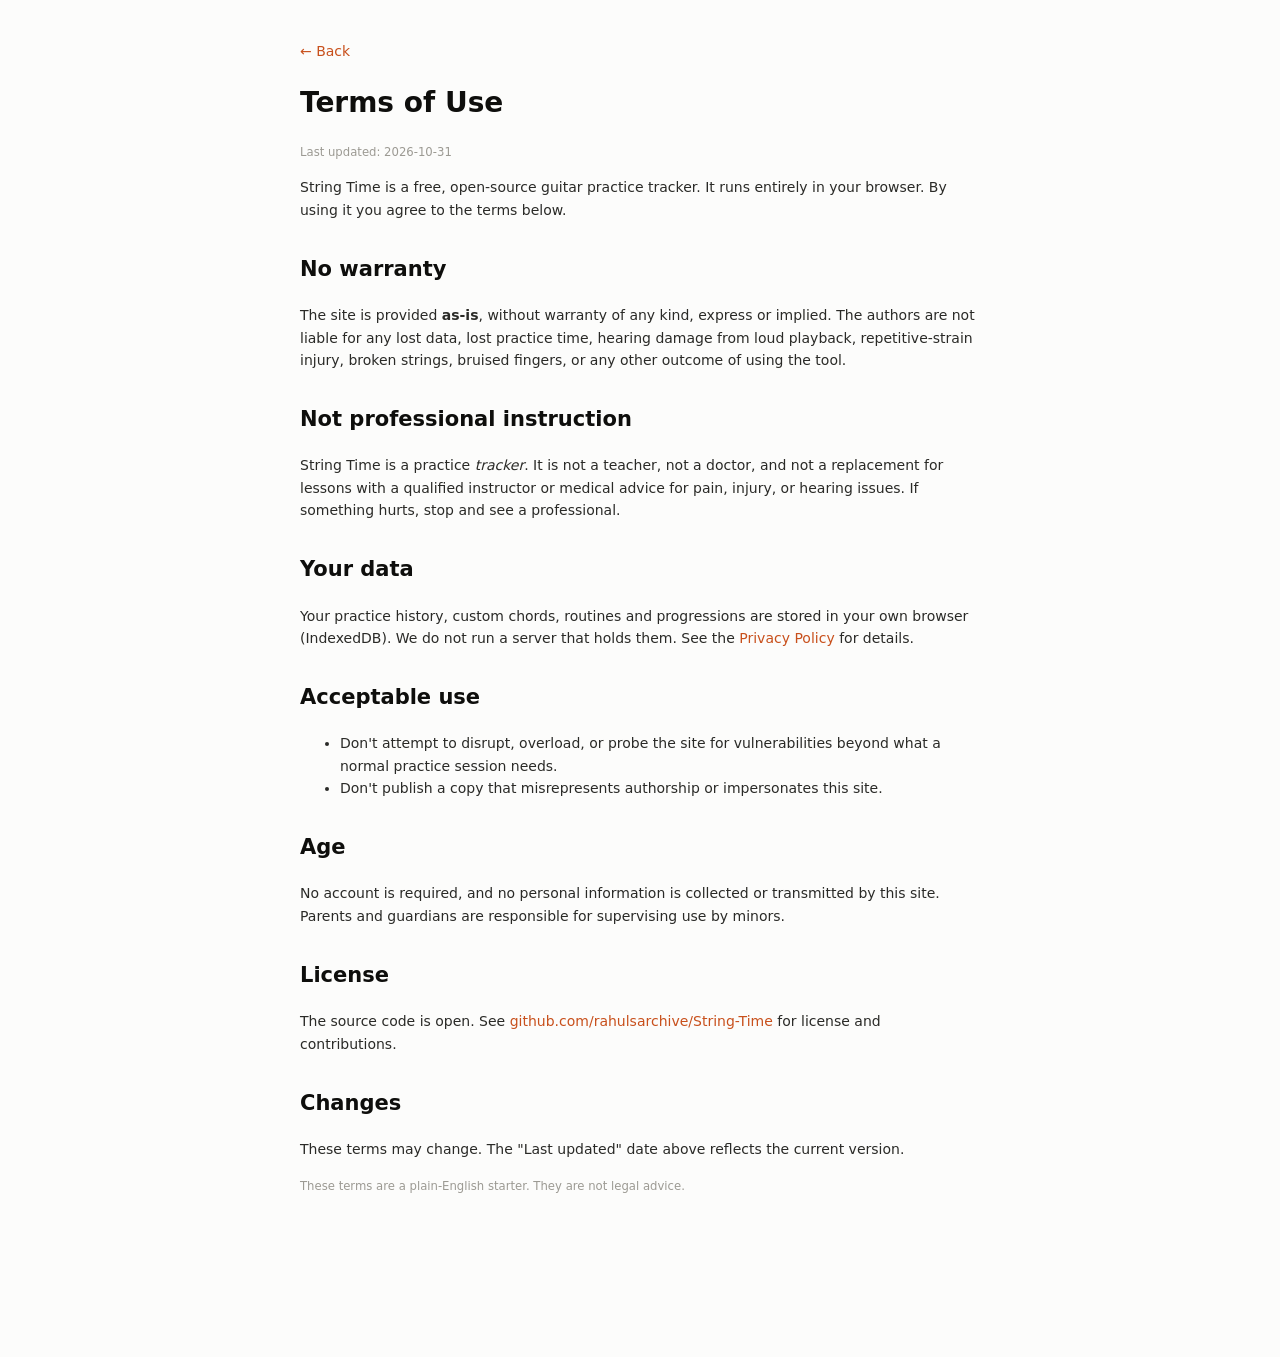
==== public/terms.html @ 63854c38 "Rewrite as static Cloudflare Pages site, drop Flask backend - Delete app.py, seed.py, templates/, st" ====
<!doctype html>
<html lang="en">
<head>
  <meta charset="utf-8" />
  <meta name="viewport" content="width=device-width, initial-scale=1" />
  <title>Terms of Use · String Time</title>
  <link rel="stylesheet" href="static/css/styles.css" />
  <style>
    .legal { max-width: 720px; margin: 2.5rem auto; padding: 0 1.25rem; line-height: 1.6; }
    .legal h1 { margin-bottom: .25rem; }
    .legal h2 { margin-top: 2rem; }
    .legal p, .legal li { color: var(--ink-2); }
    .legal small { color: var(--ink-4); }
    .legal a { color: var(--accent); }
  </style>
</head>
<body>
  <main class="legal">
    <p><a href="index.html">← Back</a></p>
    <h1>Terms of Use</h1>
    <p><small>Last updated: 2026-10-31</small></p>

    <p>
      String Time is a free, open-source guitar practice tracker. It runs entirely
      in your browser. By using it you agree to the terms below.
    </p>

    <h2>No warranty</h2>
    <p>
      The site is provided <strong>as-is</strong>, without warranty of any kind,
      express or implied. The authors are not liable for any lost data, lost
      practice time, hearing damage from loud playback, repetitive-strain injury,
      broken strings, bruised fingers, or any other outcome of using the tool.
    </p>

    <h2>Not professional instruction</h2>
    <p>
      String Time is a practice <em>tracker</em>. It is not a teacher, not a
      doctor, and not a replacement for lessons with a qualified instructor or
      medical advice for pain, injury, or hearing issues. If something hurts,
      stop and see a professional.
    </p>

    <h2>Your data</h2>
    <p>
      Your practice history, custom chords, routines and progressions are stored
      in your own browser (IndexedDB). We do not run a server that holds them.
      See the <a href="privacy.html">Privacy Policy</a> for details.
    </p>

    <h2>Acceptable use</h2>
    <ul>
      <li>Don't attempt to disrupt, overload, or probe the site for vulnerabilities beyond what a normal practice session needs.</li>
      <li>Don't publish a copy that misrepresents authorship or impersonates this site.</li>
    </ul>

    <h2>Age</h2>
    <p>
      No account is required, and no personal information is collected or
      transmitted by this site. Parents and guardians are responsible for
      supervising use by minors.
    </p>

    <h2>License</h2>
    <p>
      The source code is open. See
      <a href="https://github.com/rahulsarchive/String-Time" target="_blank" rel="noopener">github.com/rahulsarchive/String-Time</a>
      for license and contributions.
    </p>

    <h2>Changes</h2>
    <p>
      These terms may change. The "Last updated" date above reflects the current
      version.
    </p>

    <p><small>These terms are a plain-English starter. They are not legal advice.</small></p>
  </main>
</body>
</html>
---- public/static/css/styles.css ----
/* ===================================================================
   String Time — design system (Studio direction)
   Crisp light, copper + ink accent, Geist + Geist Mono
   =================================================================== */

:root {
  /* Surfaces — warm-neutral whites */
  --bg:          #fcfcfb;
  --bg-elev:     #ffffff;
  --bg-sunk:    #f5f4f0;
  --bg-sunk-2:  #ecebe5;

  /* Lines */
  --line:        rgba(15, 15, 15, 0.08);
  --line-strong: rgba(15, 15, 15, 0.14);
  --line-heavy:  rgba(15, 15, 15, 0.22);

  /* Ink (text) — neutral with hint of warm */
  --ink:    #0e0e0c;
  --ink-2:  #2a2a27;
  --ink-3:  #6b6963;
  --ink-4:  #9c9a93;
  --ink-5:  #c9c7c0;

  /* Accents */
  --accent:        #c8501c;        /* copper — primary */
  --accent-2:      #d96935;
  --accent-soft:   #fbe9dd;
  --accent-softer: rgba(200,80,28,0.06);
  --data:          #2b4cae;        /* steel-blue — stats/data */
  --data-soft:     #e2e8fa;
  --pos:           #166e3f;        /* green — positive trend */
  --pos-soft:      #dff1e6;
  --warn:          #a85b00;
  --danger:        #b91c1c;

  /* Type */
  --font-display: "Geist", -apple-system, BlinkMacSystemFont, "Segoe UI", system-ui, sans-serif;
  --font-body:    "Geist", -apple-system, BlinkMacSystemFont, "Segoe UI", system-ui, sans-serif;
  --font-mono:    "Geist Mono", "JetBrains Mono", ui-monospace, "SF Mono", monospace;

  /* Radii */
  --radius-sm: 6px;
  --radius:    10px;
  --radius-lg: 14px;
  --radius-xl: 18px;

  /* Shadows — barely-there */
  --shadow-xs: 0 1px 2px rgba(15, 15, 15, 0.04);
  --shadow-sm: 0 1px 3px rgba(15, 15, 15, 0.04), 0 1px 2px rgba(15, 15, 15, 0.06);
  --shadow:    0 2px 4px rgba(15, 15, 15, 0.04), 0 12px 32px rgba(15, 15, 15, 0.06);

  /* Easing */
  --ease-spring: cubic-bezier(0.2, 0.7, 0.3, 1);
  --ease-out:    cubic-bezier(0.16, 1, 0.3, 1);
  --transition:  140ms ease-out;
}

/* ===================================================================
   Base
   =================================================================== */

* { box-sizing: border-box; }
html, body { margin: 0; padding: 0; }
body {
  background: var(--bg);
  color: var(--ink);
  font-family: var(--font-body);
  font-size: 14px;
  -webkit-font-smoothing: antialiased;
  text-rendering: optimizeLegibility;
  padding-bottom: 120px; /* space for sticky play bar */
}

button { font: inherit; cursor: pointer; }
input, select { font: inherit; color: inherit; }

a { color: inherit; text-decoration: none; }
::selection { background: var(--accent); color: #fff; }

.hidden { display: none !important; }

/* Utility */
.st-mono { font-family: var(--font-mono); font-feature-settings: "tnum" 1; font-variant-numeric: tabular-nums; }
.st-cap { text-transform: uppercase; letter-spacing: 0.1em; font-size: 10px; font-weight: 500; color: var(--ink-3); }
.st-cap-sm { text-transform: uppercase; letter-spacing: 0.1em; font-size: 9px; font-weight: 500; color: var(--ink-3); }

/* ===================================================================
   App bar (top nav)
   =================================================================== */

.app-bar {
  height: 56px;
  background: var(--bg-elev);
  border-bottom: 1px solid var(--line);
  display: flex;
  align-items: center;
  padding: 0 22px;
  gap: 28px;
  position: sticky;
  top: 0;
  z-index: 50;
  backdrop-filter: saturate(180%) blur(10px);
  -webkit-backdrop-filter: saturate(180%) blur(10px);
}

.brand {
  display: flex;
  align-items: center;
  gap: 9px;
  font-family: var(--font-display);
  font-weight: 600;
  font-size: 14px;
  letter-spacing: -0.01em;
}
.brand-mark {
  width: 26px;
  height: 26px;
  border-radius: 6px;
  background: var(--ink);
  color: var(--bg-elev);
  display: flex;
  align-items: center;
  justify-content: center;
  font-family: var(--font-mono);
  font-weight: 700;
  font-size: 13px;
}
.brand-name {
  color: var(--ink);
}
.brand-name .accent {
  color: var(--ink-3);
  font-weight: 400;
}

.app-nav {
  display: flex;
  gap: 2px;
  margin-left: 8px;
}
.app-nav a {
  padding: 7px 13px;
  border-radius: 6px;
  font-size: 13px;
  font-weight: 500;
  color: var(--ink-3);
  cursor: pointer;
  transition: var(--transition);
}
.app-nav a:hover { background: var(--bg-sunk); color: var(--ink-2); }
.app-nav a.active {
  color: var(--ink);
  background: var(--bg-sunk);
}

.app-search {
  flex: 0 1 280px;
  margin-left: auto;
  display: flex;
  align-items: center;
  gap: 8px;
  padding: 6px 11px;
  border: 1px solid var(--line);
  border-radius: 7px;
  background: var(--bg);
  color: var(--ink-3);
  font-size: 12.5px;
  cursor: text;
}
.app-search:focus-within { border-color: var(--ink-4); background: var(--bg-elev); }
.app-search svg { flex: 0 0 13px; opacity: 0.6; }
.app-search input {
  flex: 1;
  border: 0;
  background: transparent;
  outline: none;
  font-size: inherit;
  color: var(--ink);
}
.kbd {
  font-family: var(--font-mono);
  font-size: 10.5px;
  padding: 1px 5px;
  border-radius: 4px;
  border: 1px solid var(--line-strong);
  background: var(--bg-elev);
  color: var(--ink-3);
}

.streak-chip {
  display: flex;
  align-items: center;
  gap: 7px;
  padding: 5px 11px;
  border-radius: 999px;
  border: 1px solid var(--accent-soft);
  background: var(--accent-soft);
  color: var(--accent);
  font-family: var(--font-mono);
  font-size: 11px;
  font-weight: 600;
}
.streak-chip svg { fill: currentColor; }

.app-avatar {
  width: 28px;
  height: 28px;
  border-radius: 999px;
  background: var(--bg-sunk);
  border: 1px solid var(--line);
  display: flex;
  align-items: center;
  justify-content: center;
  font-size: 11px;
  font-weight: 600;
  color: var(--ink-2);
}

/* ===================================================================
   Layout
   =================================================================== */

main {
  max-width: 1400px;
  margin: 0 auto;
  padding: 22px 28px 60px;
}

.page-header {
  display: flex;
  align-items: flex-end;
  justify-content: space-between;
  margin-bottom: 18px;
  gap: 24px;
}
.page-header h1 {
  margin: 0;
  font-size: 26px;
  font-weight: 500;
  letter-spacing: -0.02em;
  font-family: var(--font-display);
}
.page-header .subline {
  margin-top: 4px;
  font-size: 13px;
  color: var(--ink-3);
}
.page-header .subline .st-mono { color: var(--ink); }
.page-header .actions { display: flex; gap: 8px; }

/* ===================================================================
   Buttons
   =================================================================== */

.btn {
  display: inline-flex;
  align-items: center;
  gap: 6px;
  padding: 7px 13px;
  border-radius: 7px;
  font-family: var(--font-body);
  font-size: 13px;
  font-weight: 500;
  background: var(--bg-elev);
  color: var(--ink);
  border: 1px solid var(--line-strong);
  transition: var(--transition);
}
.btn:hover { background: var(--bg-sunk); }
.btn-primary {
  background: var(--ink);
  color: var(--bg-elev);
  border-color: var(--ink);
}
.btn-primary:hover { background: var(--ink-2); }
.btn-accent {
  background: var(--accent);
  color: #fff;
  border-color: var(--accent);
}
.btn-accent:hover { background: var(--accent-2); }
.btn-ghost {
  background: transparent;
  border-color: transparent;
  color: var(--ink-3);
}
.btn-ghost:hover { background: var(--bg-sunk); color: var(--ink-2); }
.btn-danger {
  background: var(--bg-elev);
  color: var(--danger);
  border-color: var(--line-strong);
}
.btn-danger:hover { background: #fee; border-color: var(--danger); }
.btn-sm { padding: 5px 9px; font-size: 12px; border-radius: 6px; }

/* ===================================================================
   Surface cards
   =================================================================== */

.card {
  background: var(--bg-elev);
  border: 1px solid var(--line);
  border-radius: var(--radius);
  padding: 16px 18px;
}
.card-header {
  display: flex;
  align-items: center;
  justify-content: space-between;
  margin-bottom: 12px;
}

/* ===================================================================
   KPI tile (dashboard top row)
   =================================================================== */

.kpi-row {
  display: grid;
  grid-template-columns: repeat(5, 1fr);
  gap: 10px;
  margin-bottom: 14px;
}
.kpi {
  background: var(--bg-elev);
  border: 1px solid var(--line);
  border-radius: var(--radius);
  padding: 13px 15px;
  display: flex;
  flex-direction: column;
  gap: 5px;
  min-height: 102px;
}
.kpi-head {
  display: flex;
  align-items: center;
  justify-content: space-between;
}
.kpi-label { text-transform: uppercase; letter-spacing: 0.1em; font-size: 9.5px; font-weight: 500; color: var(--ink-3); }
.kpi-sub   { font-family: var(--font-mono); font-size: 10px; color: var(--ink-4); }
.kpi-val   {
  display: flex; align-items: baseline; gap: 4px;
  font-family: var(--font-mono);
  font-size: 26px;
  font-weight: 500;
  letter-spacing: -0.02em;
  color: var(--ink);
  line-height: 1;
  margin-top: 2px;
}
.kpi-val .unit { font-size: 12px; color: var(--ink-3); font-weight: 400; }
.kpi-spark { margin-top: auto; }

/* ===================================================================
   Sparkline
   =================================================================== */
.spark { display: block; }
.spark .line { fill: none; stroke-width: 1.4; }
.spark .fill { fill-opacity: 0.10; stroke: none; }
.spark .dot { r: 1.6; }

/* ===================================================================
   Year heatmap
   =================================================================== */
.heatmap-card {
  display: flex;
  flex-direction: column;
  gap: 10px;
  align-self: start;
}
#heatmap-container {
  width: 100%;
  overflow: hidden;
}
.heatmap-card .meta {
  font-family: var(--font-mono);
  font-size: 12px;
  color: var(--ink-3);
}
.heatmap-card .meta .big {
  font-family: var(--font-mono);
  font-size: 18px;
  color: var(--ink);
}
.heatmap-svg { display: block; }
.heatmap-svg rect { transition: opacity 80ms; }
.heatmap-svg rect:hover { stroke: var(--ink); stroke-width: 0.6; }

/* Range toggle */
.axis-toggle {
  display: flex;
  gap: 2px;
  background: var(--bg-sunk);
  border-radius: 7px;
  padding: 2px;
}
.axis-btn {
  border: 0;
  background: transparent;
  padding: 5px 11px;
  font-size: 11px;
  font-weight: 500;
  font-family: var(--font-body);
  color: var(--ink-3);
  border-radius: 5px;
  cursor: pointer;
}
.axis-btn.active {
  background: var(--bg-elev);
  color: var(--ink);
  box-shadow: var(--shadow-xs);
}

/* ===================================================================
   Today's plan
   =================================================================== */
.plan-item {
  display: flex;
  align-items: center;
  gap: 12px;
  padding: 10px 12px;
  border: 1px solid var(--line);
  border-radius: var(--radius-sm);
  background: var(--bg-elev);
  transition: var(--transition);
  cursor: pointer;
}
.plan-item:hover { background: var(--bg-sunk); }
.plan-item.urgent { background: var(--accent-softer); border-color: rgba(200,80,28,0.18); }
.plan-item .chord-glyph {
  width: 32px; height: 32px;
  border-radius: var(--radius-sm);
  background: var(--bg-sunk);
  border: 1px solid var(--line);
  display: flex; align-items: center; justify-content: center;
  font-family: var(--font-display); font-weight: 500; font-size: 14px;
}
.plan-item.urgent .chord-glyph { background: var(--bg-elev); color: var(--accent); border-color: var(--accent-soft); }
.plan-item .body { flex: 1; min-width: 0; }
.plan-item .title { font-size: 13px; font-weight: 500; color: var(--ink); }
.plan-item .reason { font-size: 11px; color: var(--ink-3); margin-top: 2px; }
.plan-item .goal { font-family: var(--font-mono); font-size: 11px; color: var(--ink-3); }
.plan-item .dot {
  width: 6px; height: 6px; border-radius: 999px; background: var(--ink-4);
  margin-left: 4px;
}
.plan-item .dot.high { background: var(--accent); }
.plan-item .dot.med  { background: var(--warn); }
.plan-item .dot.low  { background: var(--ink-4); }

/* ===================================================================
   Recent sessions list
   =================================================================== */
.sessions-list {
  display: flex;
  flex-direction: column;
}
.session-row {
  display: grid;
  grid-template-columns: 90px 1fr auto auto 28px;
  align-items: center;
  gap: 14px;
  padding: 10px 0;
  border-bottom: 1px solid var(--line);
  font-size: 13px;
}
.session-row:last-child { border-bottom: 0; }
.session-row .date { font-family: var(--font-mono); font-size: 11px; color: var(--ink-3); }
.session-row .target { display: flex; align-items: center; gap: 8px; min-width: 0; }
.session-row .target .marker {
  width: 6px; height: 6px; border-radius: 999px; background: var(--data);
  flex: 0 0 6px;
}
.session-row .target .marker.prog { background: var(--accent); }
.session-row .target .marker.session { background: var(--pos); }
.session-row .target .name { overflow: hidden; text-overflow: ellipsis; white-space: nowrap; font-weight: 500; }
.session-row .bpm { font-family: var(--font-mono); font-size: 11px; color: var(--ink-3); }
.session-row .duration { font-family: var(--font-mono); font-size: 11.5px; color: var(--ink); min-width: 50px; text-align: right; }
.session-row .notes { grid-column: 2 / -1; font-size: 11px; color: var(--ink-3); margin-top: 4px; }
.session-delete {
  width: 22px; height: 22px;
  background: transparent;
  border: 0;
  border-radius: 4px;
  color: var(--ink-4);
  opacity: 0;
  transition: var(--transition);
}
.session-row:hover .session-delete { opacity: 1; }
.session-delete:hover { background: var(--bg-sunk); color: var(--danger); }
.session-fade-1 { opacity: 0.7; }
.session-fade-2 { opacity: 0.4; }
.empty { color: var(--ink-4); font-size: 12.5px; padding: 24px 4px; font-style: italic; text-align: center; }

.sessions-footer {
  margin-top: 10px;
  display: flex;
  justify-content: flex-end;
}

/* ===================================================================
   Fretboard heatmap
   =================================================================== */
.fretboard-svg { display: block; width: 100%; height: auto; }
.fretboard-svg .fb-fret { stroke: var(--line); stroke-width: 0.6; }
.fretboard-svg .fb-nut { stroke: var(--ink); stroke-width: 2; }
.fretboard-svg .fb-string { stroke: var(--ink-4); stroke-width: 0.4; opacity: 0.7; }
.fretboard-svg .fb-dot { fill: var(--accent); }

/* ===================================================================
   Tabs (library)
   =================================================================== */
.tabs {
  display: flex;
  border-bottom: 1px solid var(--line);
  gap: 16px;
  margin-bottom: 16px;
}
.tab {
  background: transparent;
  border: 0;
  padding: 9px 0;
  margin-bottom: -1px;
  font-size: 13px;
  font-weight: 500;
  color: var(--ink-3);
  border-bottom: 2px solid transparent;
  cursor: pointer;
  transition: var(--transition);
}
.tab:hover { color: var(--ink-2); }
.tab.active { color: var(--ink); border-bottom-color: var(--ink); }

/* Category bar (chord + prog filter pills) */
.category-bar {
  display: flex;
  flex-wrap: wrap;
  gap: 5px;
  margin-bottom: 12px;
}
.cat-pill {
  padding: 5px 11px;
  border-radius: 999px;
  font-size: 12px;
  font-weight: 500;
  font-family: var(--font-body);
  background: var(--bg-elev);
  color: var(--ink-2);
  border: 1px solid var(--line);
  cursor: pointer;
  transition: var(--transition);
}
.cat-pill:hover { background: var(--bg-sunk); }
.cat-pill.active {
  background: var(--ink);
  color: var(--bg-elev);
  border-color: var(--ink);
}
.cat-add-btn {
  background: transparent;
  border: 1px dashed var(--line-strong);
  color: var(--ink-3);
  padding: 5px 11px;
  border-radius: 999px;
  font-size: 12px;
  font-weight: 500;
}
.cat-add-btn:hover { color: var(--ink); border-color: var(--ink-4); }
.category-actions {
  display: flex;
  align-items: center;
  gap: 8px;
  padding: 8px 12px;
  background: var(--bg-sunk);
  border-radius: var(--radius-sm);
  margin-bottom: 12px;
}
.cat-actions-label { font-family: var(--font-mono); font-size: 12px; color: var(--ink-2); margin-right: auto; }

/* ===================================================================
   Chord grid + card (new layout: diagram center, sparkline below)
   =================================================================== */
.grid {
  display: grid;
  grid-template-columns: repeat(5, 1fr);
  gap: 10px;
}
@media (max-width: 1180px) { .grid { grid-template-columns: repeat(4, 1fr); } }
@media (max-width: 920px)  { .grid { grid-template-columns: repeat(3, 1fr); } }

.chord-card {
  background: var(--bg-elev);
  border: 1px solid var(--line);
  border-radius: var(--radius);
  padding: 14px 15px 13px;
  display: flex;
  flex-direction: column;
  gap: 11px;
  position: relative;
  cursor: pointer;
  transition: var(--transition);
}
.chord-card:hover { border-color: var(--line-strong); box-shadow: var(--shadow-sm); }
.chord-card.selected { border-color: var(--accent); box-shadow: 0 0 0 3px var(--accent-softer); }
.chord-card .cc-head {
  display: flex;
  align-items: flex-start;
  justify-content: space-between;
}
.chord-card .cc-name {
  font-family: var(--font-display);
  font-size: 26px;
  font-weight: 500;
  letter-spacing: -0.02em;
  line-height: 1;
  color: var(--ink);
}
.chord-card .cc-tag {
  display: inline-block;
  margin-top: 7px;
  font-family: var(--font-mono);
  font-size: 9.5px;
  padding: 2px 7px;
  border-radius: 4px;
  background: var(--bg-sunk);
  color: var(--ink-3);
  text-transform: uppercase;
  letter-spacing: 0.08em;
  font-weight: 500;
}
.chord-card .cc-acc {
  text-align: right;
}
.chord-card .cc-acc-val {
  font-family: var(--font-mono);
  font-size: 17px;
  font-weight: 500;
  line-height: 1;
  color: var(--ink);
}
.chord-card .cc-acc-val.pos { color: var(--pos); }
.chord-card .cc-acc-val.low { color: var(--accent); }
.chord-card .cc-acc-label { margin-top: 4px; font-size: 9px; }
.chord-card .cc-diagram {
  display: flex;
  justify-content: center;
  padding: 2px 0 4px;
}
.chord-card .cc-diagram svg { width: 100px; height: auto; }
.chord-card .cc-trend {
  display: flex;
  flex-direction: column;
  gap: 4px;
}
.chord-card .cc-trend .row {
  display: flex;
  justify-content: space-between;
  align-items: baseline;
}
.chord-card .cc-trend .delta { font-family: var(--font-mono); font-size: 10px; color: var(--pos); }
.chord-card .cc-trend .delta.neg { color: var(--accent); }
.chord-card .cc-stats {
  display: grid;
  grid-template-columns: 1fr 1fr 1fr;
  gap: 6px;
  padding-top: 9px;
  border-top: 1px solid var(--line);
}
.chord-card .cc-stat .v { font-family: var(--font-mono); font-size: 13px; color: var(--ink); line-height: 1.1; }
.chord-card .cc-stat .l { font-size: 9px; margin-top: 3px; color: var(--ink-3); text-transform: uppercase; letter-spacing: 0.1em; }

.add-card {
  background: var(--bg);
  border: 1px dashed var(--line-strong);
  border-radius: var(--radius);
  padding: 24px 14px;
  display: flex;
  flex-direction: column;
  align-items: center;
  justify-content: center;
  gap: 6px;
  color: var(--ink-3);
  font-size: 12.5px;
  cursor: pointer;
  transition: var(--transition);
  min-height: 200px;
}
.add-card:hover { background: var(--bg-sunk); color: var(--ink-2); border-color: var(--ink-4); }
.add-card .plus { font-size: 22px; line-height: 1; font-weight: 300; color: var(--ink-4); }

.delete-btn {
  position: absolute;
  top: 8px;
  right: 8px;
  width: 22px;
  height: 22px;
  border-radius: 4px;
  background: transparent;
  border: 0;
  color: var(--ink-4);
  font-size: 14px;
  opacity: 0;
  transition: var(--transition);
}
.chord-card:hover .delete-btn,
.prog-card:hover .delete-btn { opacity: 1; }
.delete-btn:hover { background: var(--bg-sunk); color: var(--danger); }

/* ===================================================================
   Progression card
   =================================================================== */
.prog-card {
  background: var(--bg-elev);
  border: 1px solid var(--line);
  border-radius: var(--radius);
  padding: 14px 15px;
  display: flex;
  flex-direction: column;
  gap: 10px;
  position: relative;
  cursor: pointer;
  transition: var(--transition);
}
.prog-card:hover { border-color: var(--line-strong); box-shadow: var(--shadow-sm); }
.prog-card.selected { border-color: var(--accent); box-shadow: 0 0 0 3px var(--accent-softer); }
.prog-card .name { font-family: var(--font-display); font-size: 15px; font-weight: 500; letter-spacing: -0.01em; }
.prog-card .prog-meta { font-family: var(--font-mono); font-size: 10px; color: var(--ink-3); }
.prog-card .progression-chords {
  display: flex;
  flex-wrap: wrap;
  gap: 3px;
}
.pchip {
  font-family: var(--font-display);
  font-size: 11px;
  font-weight: 500;
  padding: 3px 7px;
  border-radius: 4px;
  background: var(--bg-sunk);
  color: var(--ink-2);
  border: 1px solid var(--line);
}
.prog-card .pc-stats {
  display: flex;
  gap: 12px;
  border-top: 1px solid var(--line);
  padding-top: 9px;
  align-items: flex-end;
}
.prog-card .pc-stat { display: flex; flex-direction: column; }
.prog-card .pc-stat .v { font-family: var(--font-mono); font-size: 13px; color: var(--ink); }
.prog-card .pc-stat .l { font-size: 9px; color: var(--ink-3); text-transform: uppercase; letter-spacing: 0.1em; margin-top: 3px; }
.prog-card .pc-spark { margin-left: auto; }

/* ===================================================================
   Practice (routines) builder
   =================================================================== */
.practice-builder { padding-top: 8px; }
.pb-layout {
  display: grid;
  grid-template-columns: 260px 1fr;
  gap: 14px;
}
.pb-sessions-panel,
.pb-items-panel {
  background: var(--bg-elev);
  border: 1px solid var(--line);
  border-radius: var(--radius);
  padding: 14px 16px;
}
.pb-panel-header {
  display: flex;
  align-items: center;
  justify-content: space-between;
  margin-bottom: 10px;
}
.pb-panel-title { font-size: 13px; font-weight: 600; }
.pb-sessions-list { display: flex; flex-direction: column; gap: 6px; }
.pb-session-row {
  padding: 10px 11px;
  border-radius: var(--radius-sm);
  border: 1px solid var(--line);
  background: var(--bg-elev);
  cursor: pointer;
  transition: var(--transition);
}
.pb-session-row:hover { background: var(--bg-sunk); }
.pb-session-row.active { border-color: var(--ink); background: var(--bg-sunk); }
.pb-session-row .name { font-size: 13px; font-weight: 500; }
.pb-session-row .meta { font-family: var(--font-mono); font-size: 10px; color: var(--ink-3); margin-top: 4px; }
.pb-placeholder {
  text-align: center;
  padding: 60px 20px;
  color: var(--ink-4);
  font-size: 13px;
}
.pb-placeholder-icon { font-size: 28px; margin-bottom: 8px; opacity: 0.5; }
.pb-items-list { display: flex; flex-direction: column; }
.pb-item-row {
  display: grid;
  grid-template-columns: 22px 22px 1fr 80px 70px 110px 28px;
  align-items: center;
  gap: 10px;
  padding: 11px 0;
  border-bottom: 1px solid var(--line);
}
.pb-item-row:last-child { border-bottom: 0; }
.pb-item-row.done { opacity: 0.5; }
.pb-item-row.active { background: var(--accent-softer); }
.pb-item-row .num { font-family: var(--font-mono); font-size: 11px; color: var(--ink-4); text-align: center; }
.pb-item-row .check {
  width: 14px; height: 14px;
  border-radius: 999px;
  border: 1.4px solid var(--ink-4);
  background: transparent;
  display: flex; align-items: center; justify-content: center;
  cursor: pointer;
  padding: 0;
}
.pb-item-row.done .check {
  background: var(--pos);
  border-color: var(--pos);
  color: #fff;
}
.pb-item-row .item-kind {
  font-family: var(--font-mono);
  font-size: 9px;
  text-transform: uppercase;
  letter-spacing: 0.08em;
  font-weight: 600;
  padding: 1px 6px;
  border-radius: 4px;
  background: var(--bg-sunk);
  color: var(--ink-3);
}
.pb-item-row .item-name { font-size: 13px; font-weight: 500; }
.pb-item-row.done .item-name { text-decoration: line-through; }
.pb-item-row .item-bpm,
.pb-item-row .item-ts { font-family: var(--font-mono); font-size: 11px; color: var(--ink-3); }
.pb-item-row .item-prog {
  display: flex; align-items: center; gap: 8px;
}
.pb-item-row .item-prog .bar {
  flex: 1;
  height: 3px;
  border-radius: 2px;
  background: var(--bg-sunk);
  overflow: hidden;
}
.pb-item-row .item-prog .bar-fill {
  height: 100%;
  background: var(--accent);
  width: 0;
}
.pb-item-row.done .item-prog .bar-fill { width: 100%; background: var(--pos); }
.pb-item-row.active .item-prog .bar-fill { width: 62%; }
.pb-item-row .item-dur { font-family: var(--font-mono); font-size: 12px; color: var(--ink); min-width: 28px; text-align: right; }
.pb-item-row .menu-btn {
  background: transparent; border: 0; color: var(--ink-4); cursor: pointer; padding: 2px;
}

.pb-footer {
  display: flex;
  align-items: center;
  justify-content: space-between;
  margin-top: 14px;
  padding-top: 14px;
  border-top: 1px solid var(--line);
}
.tempo-ramp {
  display: flex;
  align-items: center;
  gap: 10px;
  font-size: 12px;
  color: var(--ink-3);
}
.switch {
  width: 30px;
  height: 16px;
  border-radius: 999px;
  background: var(--ink-5);
  position: relative;
  cursor: pointer;
  transition: var(--transition);
}
.switch.on { background: var(--accent); }
.switch::after {
  content: "";
  position: absolute;
  top: 2px; left: 2px;
  width: 12px; height: 12px;
  border-radius: 999px;
  background: #fff;
  transition: var(--transition);
}
.switch.on::after { left: 16px; }

/* Ring (goal progress) */
.ring-wrap {
  position: relative;
  display: inline-flex;
  align-items: center;
  justify-content: center;
}
.ring-wrap .ring-content {
  position: absolute;
  inset: 0;
  display: flex;
  flex-direction: column;
  align-items: center;
  justify-content: center;
  font-family: var(--font-mono);
  text-align: center;
  line-height: 1;
}

/* ===================================================================
   Play bar (sticky-on-play footer)
   =================================================================== */
.play-bar {
  background: var(--bg-elev);
  border: 1px solid var(--line);
  border-radius: 14px;
  padding: 14px 22px;
  display: flex;
  flex-direction: column;
  gap: 12px;
  max-width: min(1100px, calc(100% - 32px));
  margin: 0 auto;
  box-shadow: 0 2px 14px rgba(0, 0, 0, 0.04);
  transition: background 240ms ease-out, color 240ms ease-out;
}
.play-bar .row {
  display: flex;
  align-items: center;
  gap: 22px;
}
.play-bar .controls {
  display: flex;
  align-items: center;
  gap: 22px;
  flex-wrap: wrap;
}
.play-bar .control {
  display: flex;
  flex-direction: column;
  gap: 4px;
  min-width: 0;
}
.play-bar .control label {
  text-transform: uppercase;
  letter-spacing: 0.1em;
  font-size: 9.5px;
  font-weight: 500;
  color: var(--ink-3);
}
.play-bar .control .field {
  display: flex;
  align-items: center;
  gap: 8px;
}
.play-bar input[type="number"] {
  width: 54px;
  padding: 4px 6px;
  font-family: var(--font-mono);
  font-size: 14px;
  background: var(--bg);
  border: 1px solid var(--line);
  border-radius: 5px;
  outline: none;
}
.play-bar input[type="range"] {
  width: 120px;
  accent-color: var(--accent);
}
.play-bar select {
  padding: 4px 8px;
  font-size: 13px;
  background: var(--bg);
  border: 1px solid var(--line);
  border-radius: 5px;
  outline: none;
}
.audio-mode-group {
  display: flex;
  gap: 2px;
  padding: 2px;
  background: var(--bg-sunk);
  border-radius: 6px;
}
.audio-mode-btn {
  padding: 4px 9px;
  border: 0;
  background: transparent;
  font-family: var(--font-body);
  font-size: 12px;
  font-weight: 500;
  color: var(--ink-3);
  border-radius: 4px;
  display: flex;
  align-items: center;
  gap: 5px;
  cursor: pointer;
}
.audio-mode-btn.active {
  background: var(--bg-elev);
  color: var(--ink);
  box-shadow: var(--shadow-xs);
}
.audio-mode-btn .wf { color: var(--accent); }

.bar-display {
  background: #0a0a0a;
  border-radius: var(--radius);
  padding: 10px 14px;
}
.bar-display svg { display: block; width: 100%; height: 70px; }

/* Now / next display */
.play-area {
  display: grid;
  grid-template-columns: 1fr auto;
  gap: 18px;
  align-items: center;
}
.now-playing {
  display: flex;
  align-items: center;
  gap: 28px;
}
.current-wrap,
.next-wrap {
  display: flex;
  align-items: center;
  gap: 14px;
}
.current-wrap .now-label,
.next-wrap .now-label {
  text-transform: uppercase;
  letter-spacing: 0.12em;
  font-size: 9.5px;
  font-weight: 500;
  color: var(--ink-3);
}
.current-wrap .current-name {
  font-family: var(--font-display);
  font-weight: 500;
  letter-spacing: -0.03em;
  font-size: 56px;
  line-height: 0.9;
  color: var(--ink);
}
.next-wrap {
  opacity: 0.55;
}
.next-wrap .next-name {
  font-family: var(--font-display);
  font-weight: 500;
  letter-spacing: -0.02em;
  font-size: 32px;
  line-height: 0.9;
  color: var(--ink-2);
}
.chord-large { width: 96px; }
.chord-small { width: 60px; }
.chord-svg { display: block; }
.chord-svg .nut { stroke: var(--ink); stroke-width: 2; }
.chord-svg .string { stroke: var(--ink); stroke-width: 0.7; opacity: 0.7; }
.chord-svg .fret { stroke: var(--ink); stroke-width: 0.6; opacity: 0.35; }
.chord-svg .dot, .chord-svg .barre { fill: var(--accent); }
.chord-svg .open { stroke: var(--ink); fill: none; stroke-width: 1; }
.chord-svg .muted { stroke: var(--ink); stroke-width: 1; }
.chord-svg .dot-text { fill: #fff; font-family: var(--font-mono); font-weight: 600; }
.chord-svg .fret-label { fill: var(--ink-3); font-family: var(--font-mono); }

.play-controls {
  display: flex;
  flex-direction: column;
  align-items: center;
  gap: 8px;
}
.play-btn {
  padding: 11px 26px;
  background: var(--accent);
  color: #fff;
  border: 0;
  border-radius: 999px;
  font-family: var(--font-body);
  font-size: 13px;
  font-weight: 600;
  letter-spacing: 0.04em;
  text-transform: uppercase;
  cursor: pointer;
  transition: var(--transition);
  display: flex;
  align-items: center;
  gap: 8px;
  min-width: 140px;
  justify-content: center;
}
.play-btn::before {
  content: "";
  display: block;
  width: 0;
  height: 0;
  border-left: 8px solid currentColor;
  border-top: 5px solid transparent;
  border-bottom: 5px solid transparent;
}
.play-btn.is-stop::before {
  width: 8px; height: 8px;
  border: 0;
  background: currentColor;
}
.play-btn:disabled {
  background: var(--bg-sunk);
  color: var(--ink-4);
  cursor: not-allowed;
}
.play-btn:disabled::before {
  border-left-color: var(--ink-4);
}
.timer {
  font-family: var(--font-mono);
  font-size: 16px;
  color: var(--ink);
  letter-spacing: -0.01em;
}

/* Sticky-when-playing — floats centered above the page edge */
body.is-playing { padding-bottom: 0; }
body.is-playing .play-bar {
  position: fixed;
  bottom: 16px;
  left: 50%;
  transform: translateX(-50%);
  width: min(1100px, calc(100% - 32px));
  max-width: min(1100px, calc(100% - 32px));
  z-index: 80;
  background: #0a0a0a;
  color: #f5f5f3;
  border: 1px solid rgba(255,255,255,0.08);
  border-radius: 14px;
  box-shadow: 0 12px 36px rgba(0,0,0,0.45);
}
body.is-playing .play-bar .control label { color: rgba(255,255,255,0.45); }
body.is-playing .play-bar input[type="number"],
body.is-playing .play-bar select {
  background: rgba(255,255,255,0.06);
  border-color: rgba(255,255,255,0.12);
  color: #f5f5f3;
}
body.is-playing .play-bar .audio-mode-group { background: rgba(255,255,255,0.06); }
body.is-playing .play-bar .audio-mode-btn { color: rgba(255,255,255,0.55); }
body.is-playing .play-bar .audio-mode-btn.active {
  background: rgba(255,255,255,0.14);
  color: #fff;
  box-shadow: none;
}
body.is-playing .current-wrap .current-name { color: var(--accent); }
body.is-playing .next-wrap .next-name { color: rgba(255,255,255,0.85); }
body.is-playing .current-wrap .now-label,
body.is-playing .next-wrap .now-label { color: rgba(255,255,255,0.4); }
body.is-playing .timer { color: #fff; }
body.is-playing .chord-svg .nut { stroke: rgba(255,255,255,0.95); }
body.is-playing .chord-svg .string { stroke: rgba(255,255,255,0.78); opacity: 1; }
body.is-playing .chord-svg .fret { stroke: rgba(255,255,255,0.4); opacity: 1; }
body.is-playing .chord-svg .open { stroke: rgba(255,255,255,0.9); }
body.is-playing .chord-svg .muted { stroke: rgba(255,255,255,0.85); }
body.is-playing .chord-svg .fret-label { fill: rgba(255,255,255,0.6); }

/* Chord transition animation when current changes */
.current-wrap.flip > * { animation: chord-in 380ms var(--ease-spring) both; }
.next-wrap.flip > * { animation: chord-next-in 380ms var(--ease-spring) both; }
@keyframes chord-in {
  from { transform: translateX(36px); opacity: 0; filter: blur(2px); }
  to   { transform: translateX(0); opacity: 1; filter: blur(0); }
}
@keyframes chord-next-in {
  from { transform: translateX(48px); opacity: 0; }
  to   { transform: translateX(0); opacity: 0.55; }
}

/* ===================================================================
   Modals (existing chord-builder / prog-builder / etc.)
   =================================================================== */
.modal {
  position: fixed;
  inset: 0;
  background: rgba(15, 15, 15, 0.45);
  z-index: 200;
  display: flex;
  align-items: center;
  justify-content: center;
  padding: 24px;
  backdrop-filter: blur(4px);
}
.modal-content {
  background: var(--bg-elev);
  border-radius: var(--radius-lg);
  border: 1px solid var(--line);
  box-shadow: var(--shadow);
  width: min(640px, 100%);
  max-height: 86vh;
  overflow: auto;
}
.modal-content.prog-builder { width: min(880px, 100%); }
.modal-content.cat-picker-modal,
.modal-content.all-sessions-modal { width: min(720px, 100%); }
.modal-header {
  display: flex;
  align-items: center;
  justify-content: space-between;
  padding: 16px 20px;
  border-bottom: 1px solid var(--line);
}
.modal-header h3 { margin: 0; font-size: 16px; font-weight: 500; letter-spacing: -0.01em; }
.modal-close { background: transparent; border: 0; font-size: 22px; line-height: 1; color: var(--ink-4); width: 28px; height: 28px; border-radius: 6px; }
.modal-close:hover { background: var(--bg-sunk); color: var(--ink); }
.modal-body { padding: 18px 20px; }
.modal-body label { display: block; font-size: 12px; color: var(--ink-3); margin-bottom: 4px; margin-top: 12px; text-transform: uppercase; letter-spacing: 0.08em; font-weight: 500; }
.modal-body label:first-child { margin-top: 0; }
.modal-body input[type="text"], .modal-body input[type="number"], .modal-body select {
  width: 100%; padding: 7px 10px;
  background: var(--bg); border: 1px solid var(--line); border-radius: var(--radius-sm); outline: none;
  font-size: 13px;
}
.modal-body input:focus, .modal-body select:focus { border-color: var(--ink-4); background: var(--bg-elev); }
.modal-body .hint { font-size: 11px; color: var(--ink-3); margin-top: 6px; line-height: 1.5; }
.builder-actions { display: flex; gap: 8px; justify-content: flex-end; margin-top: 16px; }

.builder-row { display: grid; grid-template-columns: 240px 1fr; gap: 24px; }
.builder-row > svg { background: var(--bg-sunk); border-radius: var(--radius); padding: 8px; }

/* Progression builder modal */
.prog-builder-row { display: grid; grid-template-columns: 1fr 1fr; gap: 18px; }
.prog-palette, .prog-sequence {
  border: 1px solid var(--line); border-radius: var(--radius-sm);
  padding: 10px; min-height: 220px; max-height: 320px; overflow: auto;
  background: var(--bg);
}
.prog-builder-meta { display: grid; grid-template-columns: 1fr auto auto; gap: 12px; margin-top: 14px; align-items: end; }
.prog-builder-meta .control { display: flex; flex-direction: column; gap: 4px; }

/* Category picker modal */
.cat-picker-grid {
  display: grid; grid-template-columns: repeat(4, 1fr); gap: 8px;
  max-height: 50vh; overflow: auto;
}
.cat-picker-list {
  display: flex; flex-direction: column; gap: 6px;
  max-height: 50vh; overflow: auto;
}

/* All sessions modal */
.sessions-pagination { display: flex; gap: 12px; justify-content: center; align-items: center; margin-top: 14px; }
.page-btn { padding: 6px 12px; background: var(--bg); border: 1px solid var(--line); border-radius: var(--radius-sm); font-size: 12px; }
.page-btn:disabled { opacity: 0.4; cursor: not-allowed; }
.page-info { font-family: var(--font-mono); font-size: 11px; color: var(--ink-3); }

/* PB add item modal */
.pb-item-form { display: grid; grid-template-columns: 1fr 1fr; gap: 12px 18px; }
.pb-item-form .control { display: flex; flex-direction: column; gap: 4px; }

/* ===================================================================
   Responsive
   =================================================================== */
@media (max-width: 1080px) {
  .kpi-row { grid-template-columns: repeat(3, 1fr); }
  .dashboard-grid { grid-template-columns: 1fr; }
  .dashboard-grid-3 { grid-template-columns: 1fr; }
}
@media (max-width: 720px) {
  .kpi-row { grid-template-columns: repeat(2, 1fr); }
  .app-search { display: none; }
}

/* ===== Footer (added by Cloudflare rewrite) ===== */
.site-footer {
  margin-top: 3rem;
  padding: 1.25rem 1.5rem;
  border-top: 1px solid var(--line);
  background: var(--bg-2);
  color: var(--ink-4);
  font-size: 0.78rem;
}
.site-footer-inner {
  max-width: 1200px;
  margin: 0 auto;
  display: flex;
  gap: 1.25rem;
  justify-content: space-between;
  align-items: center;
  flex-wrap: wrap;
}
.site-footer nav {
  display: flex;
  gap: 1rem;
  align-items: center;
}
.site-footer a, .site-footer .link-btn {
  color: var(--ink-3);
  text-decoration: none;
  font-size: inherit;
  background: none;
  border: none;
  cursor: pointer;
  padding: 0;
  font-family: inherit;
}
.site-footer a:hover, .site-footer .link-btn:hover {
  color: var(--accent);
  text-decoration: underline;
}
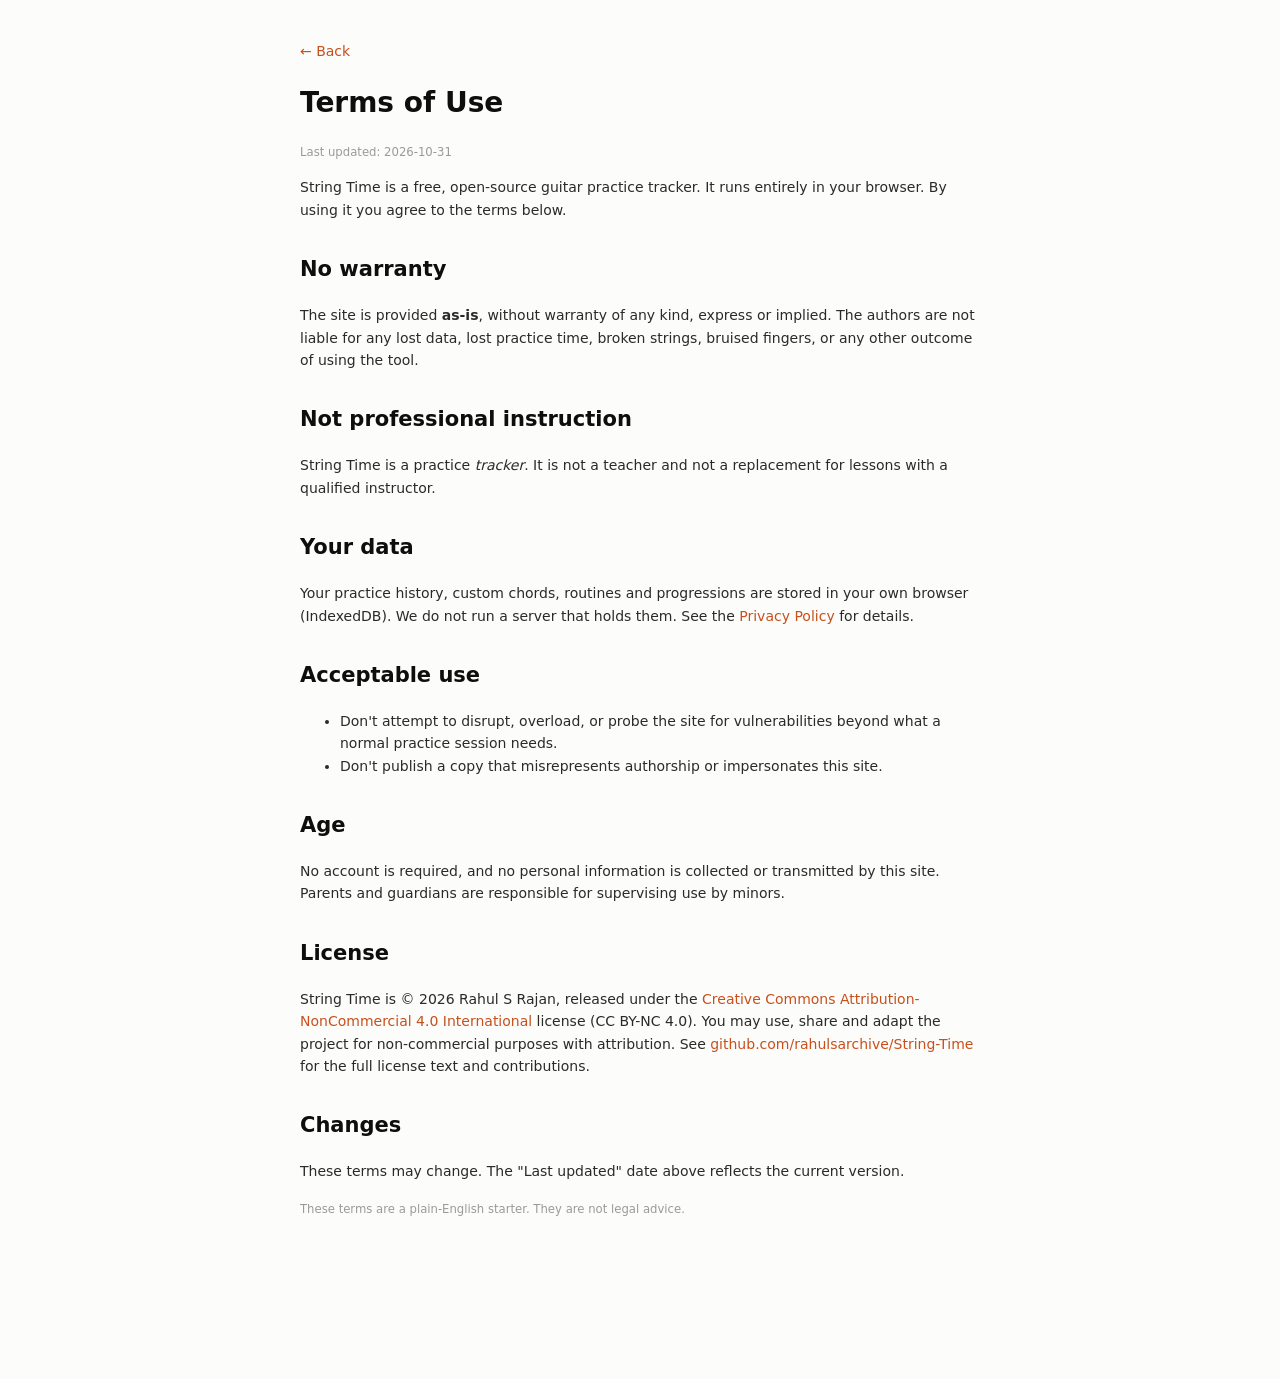
==== commit 5a98d3c7: "Trim README, add CC BY-NC 4.0 LICENSE, soften terms wording - Footer tagline rewritten to "String Ti" ====
--- a/public/terms.html
+++ b/public/terms.html
@@ -29,16 +29,14 @@
     <p>
       The site is provided <strong>as-is</strong>, without warranty of any kind,
       express or implied. The authors are not liable for any lost data, lost
-      practice time, hearing damage from loud playback, repetitive-strain injury,
-      broken strings, bruised fingers, or any other outcome of using the tool.
+      practice time, broken strings, bruised fingers, or any other outcome of
+      using the tool.
     </p>
 
     <h2>Not professional instruction</h2>
     <p>
-      String Time is a practice <em>tracker</em>. It is not a teacher, not a
-      doctor, and not a replacement for lessons with a qualified instructor or
-      medical advice for pain, injury, or hearing issues. If something hurts,
-      stop and see a professional.
+      String Time is a practice <em>tracker</em>. It is not a teacher and not a
+      replacement for lessons with a qualified instructor.
     </p>
 
     <h2>Your data</h2>
@@ -63,9 +61,12 @@
 
     <h2>License</h2>
     <p>
-      The source code is open. See
+      String Time is © 2026 Rahul S Rajan, released under the
+      <a href="https://creativecommons.org/licenses/by-nc/4.0/" target="_blank" rel="noopener">Creative Commons Attribution-NonCommercial 4.0 International</a>
+      license (CC BY-NC 4.0). You may use, share and adapt the project for
+      non-commercial purposes with attribution. See
       <a href="https://github.com/rahulsarchive/String-Time" target="_blank" rel="noopener">github.com/rahulsarchive/String-Time</a>
-      for license and contributions.
+      for the full license text and contributions.
     </p>
 
     <h2>Changes</h2>
--- a/public/static/css/styles.css
+++ b/public/static/css/styles.css
@@ -215,6 +215,43 @@
   font-size: 11px;
   font-weight: 600;
   color: var(--ink-2);
+  cursor: pointer;
+  padding: 0;
+  font-family: inherit;
+  transition: var(--transition);
+}
+button.app-avatar:hover { background: var(--accent-soft); color: var(--accent); border-color: var(--accent-soft); }
+
+/* Info dot used on dashboard section headers */
+.info-dot {
+  display: inline-flex;
+  width: 13px; height: 13px;
+  margin-left: 4px;
+  border-radius: 999px;
+  background: var(--bg-sunk);
+  color: var(--ink-3);
+  font-size: 9px;
+  font-weight: 700;
+  font-family: var(--font-mono);
+  align-items: center;
+  justify-content: center;
+  cursor: help;
+  user-select: none;
+  vertical-align: middle;
+  outline: none;
+}
+.info-dot::before { content: "i"; }
+.info-dot:hover, .info-dot:focus { background: var(--accent-soft); color: var(--accent); }
+.info-bubble {
+  position: absolute;
+  z-index: 400;
+  background: var(--ink);
+  color: var(--bg-elev);
+  font-size: 12px;
+  line-height: 1.45;
+  padding: 10px 12px;
+  border-radius: var(--radius-sm);
+  box-shadow: var(--shadow);
 }
 
 /* ===================================================================
@@ -796,104 +833,106 @@
 }
 .pb-placeholder-icon { font-size: 28px; margin-bottom: 8px; opacity: 0.5; }
 .pb-items-list { display: flex; flex-direction: column; }
+
+/* Routine list rows (sidebar) */
+.pb-session-entry {
+  display: flex; align-items: center; justify-content: space-between;
+  gap: 8px;
+  padding: 9px 11px;
+  border-radius: var(--radius-sm);
+  border: 1px solid var(--line);
+  background: var(--bg-elev);
+  cursor: pointer;
+  transition: var(--transition);
+}
+.pb-session-entry:hover { background: var(--bg-sunk); }
+.pb-session-entry.selected { border-color: var(--ink); background: var(--bg-sunk); }
+.pb-session-left { display: flex; flex-direction: column; min-width: 0; }
+.pb-session-name { font-size: 13px; font-weight: 500; color: var(--ink); }
+.pb-session-meta { font-family: var(--font-mono); font-size: 10px; color: var(--ink-3); margin-top: 2px; }
+.pb-session-del {
+  width: 22px; height: 22px;
+  background: transparent;
+  border: 0;
+  border-radius: 4px;
+  color: var(--ink-4);
+  font-size: 14px;
+  cursor: pointer;
+  transition: var(--transition);
+}
+.pb-session-del:hover { background: var(--bg); color: var(--danger); }
+
+/* Routine items header: name on the left, action buttons on the right */
+.pb-items-header {
+  display: flex;
+  align-items: center;
+  justify-content: space-between;
+  gap: 10px;
+  margin-bottom: 10px;
+}
+.pb-items-actions { display: flex; gap: 8px; }
+
+/* Each item row: num | ✓ | target | BPM | TIME | DUR | RAMP | Edit | Start | × */
 .pb-item-row {
   display: grid;
-  grid-template-columns: 22px 22px 1fr 80px 70px 110px 28px;
+  grid-template-columns: 20px 20px minmax(0, 1fr) 56px 54px 56px 60px 54px 60px 24px;
   align-items: center;
   gap: 10px;
-  padding: 11px 0;
+  padding: 10px 2px;
   border-bottom: 1px solid var(--line);
 }
 .pb-item-row:last-child { border-bottom: 0; }
-.pb-item-row.done { opacity: 0.5; }
-.pb-item-row.active { background: var(--accent-softer); }
-.pb-item-row .num { font-family: var(--font-mono); font-size: 11px; color: var(--ink-4); text-align: center; }
-.pb-item-row .check {
-  width: 14px; height: 14px;
-  border-radius: 999px;
-  border: 1.4px solid var(--ink-4);
-  background: transparent;
-  display: flex; align-items: center; justify-content: center;
-  cursor: pointer;
-  padding: 0;
-}
-.pb-item-row.done .check {
-  background: var(--pos);
-  border-color: var(--pos);
-  color: #fff;
-}
-.pb-item-row .item-kind {
-  font-family: var(--font-mono);
-  font-size: 9px;
+.pb-item-row.completed { background: linear-gradient(to right, rgba(22,110,63,0.04), transparent 40%); }
+.pb-item-row.playing { background: var(--accent-softer); }
+.pb-item-row .pb-item-num { font-family: var(--font-mono); font-size: 10.5px; color: var(--ink-4); text-align: center; }
+.pb-item-row .pb-item-status {
+  font-size: 11px;
+  color: var(--ink-4);
+  text-align: center;
+}
+.pb-item-row.completed .pb-item-status { color: var(--pos); font-weight: 700; }
+.pb-item-main { display: flex; flex-direction: column; min-width: 0; }
+.pb-item-main .pb-item-target {
+  font-family: var(--font-display);
+  font-size: 14px;
+  font-weight: 500;
+  color: var(--ink);
+  overflow: hidden;
+  text-overflow: ellipsis;
+  white-space: nowrap;
+}
+.pb-item-main .pb-item-kind { color: var(--ink-4); margin-top: 2px; }
+.pb-item-field {
+  display: flex; flex-direction: column; align-items: flex-start;
+  min-width: 0;
+}
+.pb-item-flabel {
+  font-size: 8.5px;
   text-transform: uppercase;
-  letter-spacing: 0.08em;
-  font-weight: 600;
-  padding: 1px 6px;
-  border-radius: 4px;
-  background: var(--bg-sunk);
-  color: var(--ink-3);
-}
-.pb-item-row .item-name { font-size: 13px; font-weight: 500; }
-.pb-item-row.done .item-name { text-decoration: line-through; }
-.pb-item-row .item-bpm,
-.pb-item-row .item-ts { font-family: var(--font-mono); font-size: 11px; color: var(--ink-3); }
-.pb-item-row .item-prog {
-  display: flex; align-items: center; gap: 8px;
-}
-.pb-item-row .item-prog .bar {
-  flex: 1;
-  height: 3px;
-  border-radius: 2px;
-  background: var(--bg-sunk);
-  overflow: hidden;
-}
-.pb-item-row .item-prog .bar-fill {
-  height: 100%;
-  background: var(--accent);
-  width: 0;
-}
-.pb-item-row.done .item-prog .bar-fill { width: 100%; background: var(--pos); }
-.pb-item-row.active .item-prog .bar-fill { width: 62%; }
-.pb-item-row .item-dur { font-family: var(--font-mono); font-size: 12px; color: var(--ink); min-width: 28px; text-align: right; }
-.pb-item-row .menu-btn {
-  background: transparent; border: 0; color: var(--ink-4); cursor: pointer; padding: 2px;
-}
-
-.pb-footer {
-  display: flex;
-  align-items: center;
-  justify-content: space-between;
-  margin-top: 14px;
-  padding-top: 14px;
-  border-top: 1px solid var(--line);
-}
-.tempo-ramp {
-  display: flex;
-  align-items: center;
-  gap: 10px;
-  font-size: 12px;
-  color: var(--ink-3);
-}
-.switch {
-  width: 30px;
-  height: 16px;
-  border-radius: 999px;
-  background: var(--ink-5);
-  position: relative;
-  cursor: pointer;
-  transition: var(--transition);
-}
-.switch.on { background: var(--accent); }
-.switch::after {
-  content: "";
-  position: absolute;
-  top: 2px; left: 2px;
-  width: 12px; height: 12px;
-  border-radius: 999px;
-  background: #fff;
-  transition: var(--transition);
-}
-.switch.on::after { left: 16px; }
+  letter-spacing: 0.1em;
+  color: var(--ink-4);
+}
+.pb-item-fval { font-family: var(--font-mono); font-size: 12px; color: var(--ink); line-height: 1.1; }
+.pb-item-ramp-field .pb-item-fval { color: var(--accent); font-weight: 600; }
+.pb-item-row .pb-item-edit { padding: 4px 8px; font-size: 11px; }
+.pb-item-row .pb-item-start { padding: 4px 10px; font-size: 11px; min-width: 54px; justify-content: center; }
+.pb-item-row.playing .pb-item-start { background: var(--danger); border-color: var(--danger); }
+.pb-item-row .pb-item-del {
+  width: 22px; height: 22px;
+  background: transparent; border: 0; border-radius: 4px;
+  color: var(--ink-4); font-size: 14px; cursor: pointer;
+  justify-self: end;
+  transition: var(--transition);
+}
+.pb-item-row .pb-item-del:hover { background: var(--bg); color: var(--danger); }
+
+@media (max-width: 980px) {
+  .pb-item-row {
+    grid-template-columns: 20px 20px minmax(0, 1fr) 50px 50px 48px 56px auto auto 20px;
+    gap: 6px;
+  }
+  .pb-item-field { font-size: 10px; }
+}
 
 /* Ring (goal progress) */
 .ring-wrap {
@@ -1261,6 +1300,37 @@
 /* PB add item modal */
 .pb-item-form { display: grid; grid-template-columns: 1fr 1fr; gap: 12px 18px; }
 .pb-item-form .control { display: flex; flex-direction: column; gap: 4px; }
+.pb-item-form .pb-item-ramp-wrap { grid-column: 1 / -1; }
+.pb-item-form .pb-item-ramp-wrap input { width: 100px; }
+
+/* ===================================================================
+   Profile view
+   =================================================================== */
+.profile-grid {
+  display: grid;
+  grid-template-columns: 1fr 1fr;
+  gap: 14px;
+}
+.profile-grid > .card { align-self: start; }
+.profile-grid > .profile-storage-card { grid-column: 1 / -1; }
+.profile-input {
+  flex: 1;
+  padding: 8px 10px;
+  font-size: 13px;
+  background: var(--bg);
+  border: 1px solid var(--line);
+  border-radius: var(--radius-sm);
+  outline: none;
+  font-family: inherit;
+}
+.profile-input:focus { border-color: var(--ink-4); background: var(--bg-elev); }
+.profile-table { width: 100%; border-collapse: collapse; font-size: 12.5px; }
+.profile-table td { padding: 7px 0; border-bottom: 1px solid var(--line); color: var(--ink-2); }
+.profile-table td:last-child { text-align: right; color: var(--ink); }
+.profile-table tr:last-child td { border-bottom: 0; }
+@media (max-width: 820px) {
+  .profile-grid { grid-template-columns: 1fr; }
+}
 
 /* ===================================================================
    Responsive
